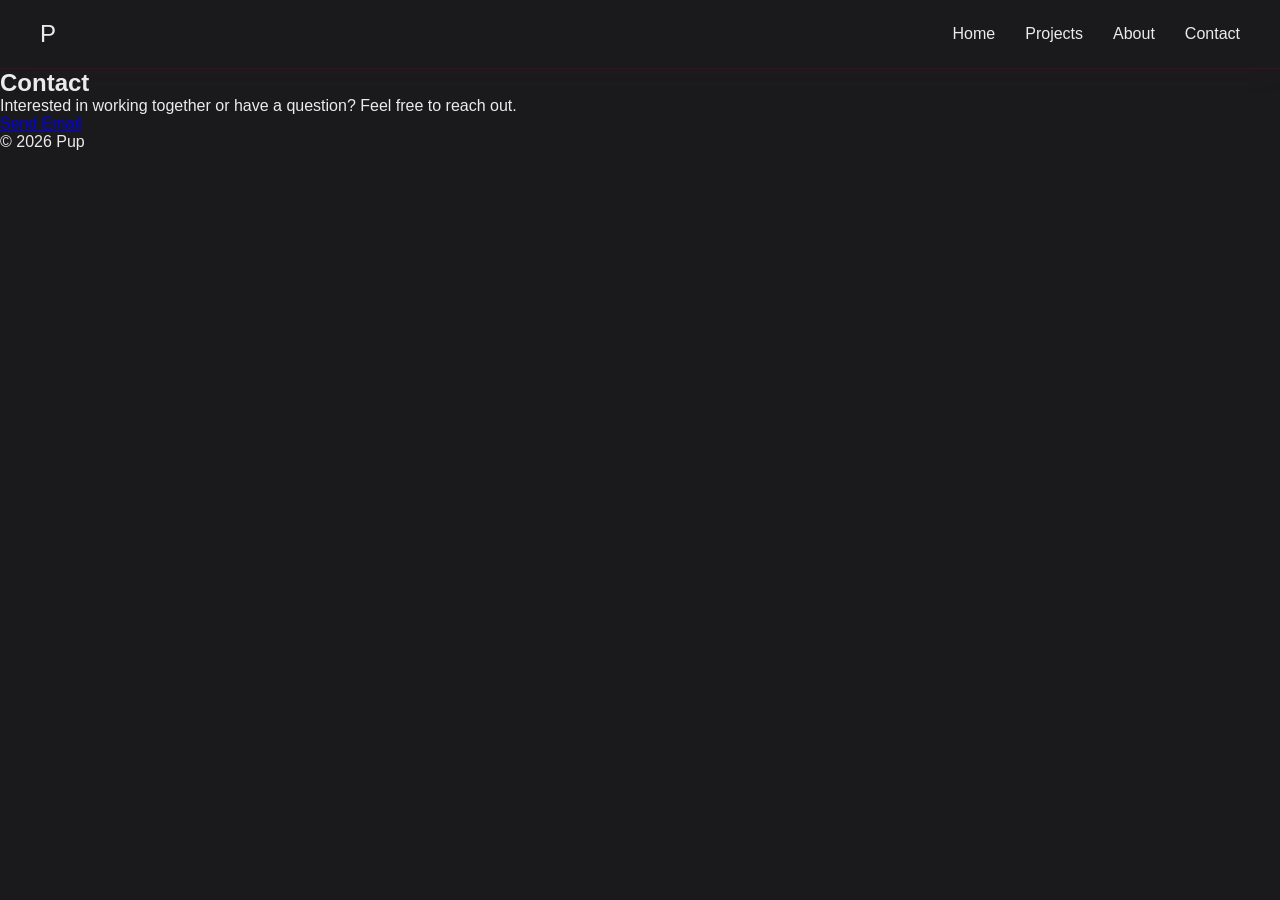
==== contact.html @ 9032fca4 "Initial portfolio structure" ====
<!DOCTYPE html>
<html lang="en">
<head>
<meta charset="UTF-8">
<meta name="viewport" content="width=device-width, initial-scale=1.0">

<title>Contact – Pup</title>
<link rel="stylesheet" href="style.css">
</head>

<body>

<div id="header-placeholder"></div>

<main>

<section class="contact-page">

<h1>Contact</h1>

<p>
Interested in working together or have a question?
Feel free to reach out.
</p>

<a href="mailto:youremail@email.com">Send Email</a>

</section>

</main>

<div id="footer-placeholder"></div>

<script>
async function loadComponent(id, file) {
    const response = await fetch(file);
    const text = await response.text();
    document.getElementById(id).innerHTML = text;
}

loadComponent("header-placeholder", "header.html");
loadComponent("footer-placeholder", "footer.html");
</script>

</body>
</html>
---- style.css ----
:root {
    --color-red: #6b0f1a;
    --color-grey: #292e39;
    --color-white: #ebebeb;
    --color-purple: #3624a8;
    --color-black: #1a1a1d;
}

* {
    margin: 0;
    padding: 0;
    box-sizing: border-box;
}

body {
    font-family: "IBM Plex Sans", sans-serif;
    background: var(--color-black);
    color: var(--color-white);
}

.nav {
    display: flex;
    justify-content: space-between;
    align-items: center;

    padding: 20px 40px;
    background: var(--color-black);
    border-bottom: 1px solid rgba(107, 15, 26, 0.35);
    box-shadow: 0 6px 20px rgba(107, 15, 26, 0.08);
}

.logo-text {
    font-size: 24px;
    font-weight: 500;
    color: var(--color-white);
}

.logo-link {
    text-decoration: none;
}

.logo-link,
.logo-link:visited {
    color: inherit;
    transition: color 0.2s ease;
}

.logo-link:hover .logo-text {
    color: var(--color-red);
}

.nav ul {
    display: flex;
    gap: 30px;
    list-style: none;
}

.nav a {
    text-decoration: none;
    color: var(--color-white);
    font-size: 16px;
    transition: color 0.2s ease;
    position: relative;
}

.nav a::after {
    content: "";
    position: absolute;
    left: 0;
    bottom: -4px;
    width: 100%;
    height: 1px;
    background: var(--color-red);
    transform: scaleX(0);
    transform-origin: left;
    transition: transform 0.2s ease;
}

.nav a:hover {
    color: var(--color-red);
}


.nav a:hover::after {
    transform: scaleX(1);
}

.projects-page {
    width: min(1100px, calc(100% - 48px));
    margin: 0 auto;
    padding: 72px 0 96px;
}

.page-hero {
    margin-bottom: 48px;
}

.eyebrow {
    margin-bottom: 12px;
    color: var(--color-red);
    font-size: 0.9rem;
    font-weight: 500;
    letter-spacing: 0.08em;
    text-transform: uppercase;
}

.page-hero h1 {
    margin-bottom: 16px;
    font-size: clamp(2.5rem, 6vw, 4.5rem);
    line-height: 1;
}

.page-intro {
    max-width: 650px;
    color: rgba(235, 235, 235, 0.82);
    font-size: 1.05rem;
    line-height: 1.7;
}

.projects-nav-section {
    margin-bottom: 56px;
}

.projects-subnav {
    display: flex;
    flex-wrap: wrap;
    gap: 14px;
}

.projects-subnav a {
    display: inline-flex;
    align-items: center;
    justify-content: center;
    padding: 10px 18px;
    border: 1px solid rgba(107, 15, 26, 0.35);
    border-radius: 999px;
    background: rgba(41, 46, 57, 0.4);
    color: var(--color-white);
    text-decoration: none;
    transition: border-color 0.2s ease, background 0.2s ease, color 0.2s ease,
        transform 0.2s ease;
}

.projects-subnav a:hover {
    background: rgba(107, 15, 26, 0.18);
    border-color: rgba(107, 15, 26, 0.7);
    color: var(--color-white);
    transform: translateY(-1px);
}

.projects-category {
    margin-bottom: 72px;
}

.section-heading {
    margin-bottom: 24px;
}

.section-label {
    margin-bottom: 10px;
    color: var(--color-purple);
    font-size: 0.85rem;
    font-weight: 500;
    letter-spacing: 0.08em;
    text-transform: uppercase;
}

.section-heading h2 {
    margin-bottom: 12px;
    font-size: clamp(1.75rem, 3vw, 2.5rem);
}

.section-heading p {
    max-width: 620px;
    color: rgba(235, 235, 235, 0.78);
    line-height: 1.7;
}

.project-grid {
    display: grid;
    grid-template-columns: 1fr;
    gap: 24px;
}

.project-tile {
    display: grid;
    grid-template-columns: minmax(280px, 460px) 1fr;
    gap: 28px;
    align-items: stretch;
    padding: 20px;
    border: 1px solid rgba(107, 15, 26, 0.22);
    border-radius: 24px;
    background: linear-gradient(180deg, rgba(41, 46, 57, 0.82) 0%, rgba(26, 26, 29, 0.96) 100%);
    box-shadow: 0 18px 40px rgba(0, 0, 0, 0.18);
}

.project-tile img {
    width: 100%;
    height: 100%;
    min-height: 260px;
    object-fit: cover;
    border-radius: 18px;
    display: block;
}

.project-copy {
    display: flex;
    flex-direction: column;
    justify-content: center;
    gap: 14px;
}

.project-copy h3 {
    font-size: 1.4rem;
    font-weight: 500;
}

.project-copy p {
    color: rgba(235, 235, 235, 0.8);
    line-height: 1.7;
}

.project-copy a {
    align-self: flex-start;
    margin-top: 6px;
    color: var(--color-red);
    text-decoration: none;
    font-weight: 500;
    transition: color 0.2s ease, transform 0.2s ease;
}

.project-copy a:hover {
    color: var(--color-white);
    transform: translateX(3px);
}

@media (max-width: 900px) {
    .project-tile {
        grid-template-columns: 1fr;
    }
}

@media (max-width: 640px) {
    .nav {
        padding: 18px 20px;
    }

    .nav ul {
        gap: 16px;
        flex-wrap: wrap;
        justify-content: flex-end;
    }

    .projects-page {
        width: min(100% - 32px, 1100px);
        padding: 56px 0 72px;
    }

    .projects-nav-section {
        margin-bottom: 40px;
    }

    .projects-category {
        margin-bottom: 56px;
    }

    .project-tile {
        padding: 16px;
        border-radius: 20px;
    }

    .project-tile img {
        min-height: 220px;
    }
}
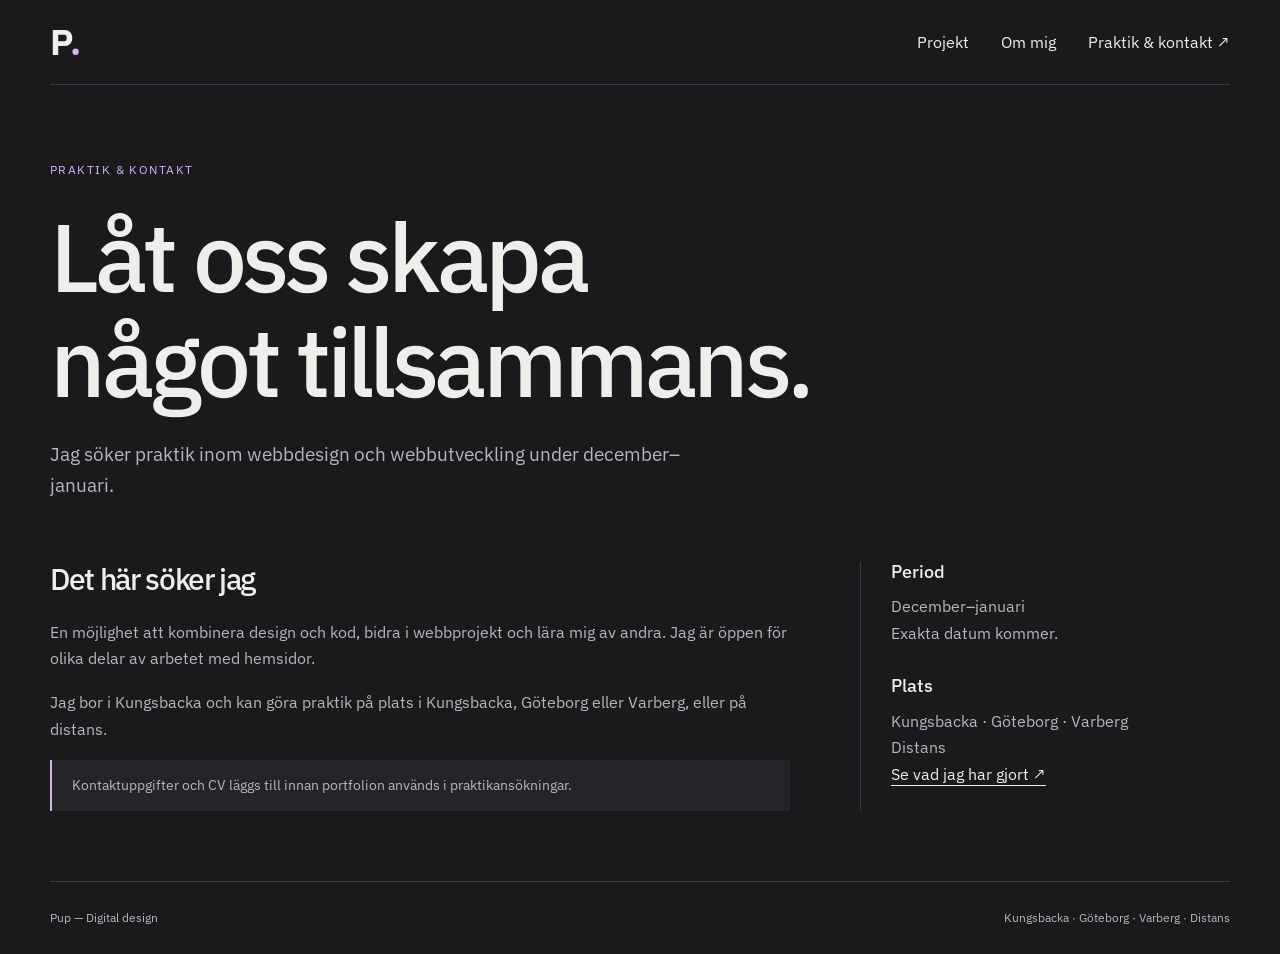
==== commit 5705b4f8: "Build Swedish internship portfolio with three project presentations" ====
--- a/contact.html
+++ b/contact.html
@@ -1,46 +1,56 @@
 <!DOCTYPE html>
-<html lang="en">
+<html lang="sv">
 <head>
 <meta charset="UTF-8">
-<meta name="viewport" content="width=device-width, initial-scale=1.0">
-
-<title>Contact – Pup</title>
+<meta name="viewport" content="width=device-width, initial-scale=1">
+<meta name="description" content="Portfolio inom webbdesign och digital design. Studerande vid Högskolan Kristianstad söker praktik under december–januari.">
+<title>Praktik & kontakt — Pup</title>
 <link rel="stylesheet" href="style.css">
 </head>
-
 <body>
-
-<div id="header-placeholder"></div>
-
-<main>
-
-<section class="contact-page">
-
-<h1>Contact</h1>
-
-<p>
-Interested in working together or have a question?
-Feel free to reach out.
-</p>
-
-<a href="mailto:youremail@email.com">Send Email</a>
-
+<a class="skip" href="#main">Hoppa till innehållet</a>
+<header>
+<nav class="nav" aria-label="Huvudnavigation">
+<a class="logo-link" href="index.html" aria-label="Pup, startsida">P<span class="dot">.</span>
+</a>
+<ul>
+<li>
+<a href="projects.html">Projekt</a>
+</li>
+<li>
+<a href="about.html">Om mig</a>
+</li>
+<li>
+<a href="contact.html">Praktik & kontakt ↗</a>
+</li>
+</ul>
+</nav>
+</header>
+<main id="main">
+<section class="page-intro">
+<p class="eyebrow">Praktik & kontakt</p>
+<h1>Låt oss skapa<br>något tillsammans.</h1>
+<p>Jag söker praktik inom webbdesign och webbutveckling under december–januari.</p>
 </section>
-
+<section class="bio">
+<div>
+<h2>Det här söker jag</h2>
+<p>En möjlighet att kombinera design och kod, bidra i webbprojekt och lära mig av andra. Jag är öppen för olika delar av arbetet med hemsidor.</p>
+<p>Jag bor i Kungsbacka och kan göra praktik på plats i Kungsbacka, Göteborg eller Varberg, eller på distans.</p>
+<p class="notice">Kontaktuppgifter och CV läggs till innan portfolion används i praktikansökningar.</p>
+</div>
+<aside>
+<h3>Period</h3>
+<p>December–januari<br>Exakta datum kommer.</p>
+<h3>Plats</h3>
+<p>Kungsbacka · Göteborg · Varberg<br>Distans</p>
+<a class="text-link" href="projects.html">Se vad jag har gjort ↗</a>
+</aside>
+</section>
 </main>
-
-<div id="footer-placeholder"></div>
-
-<script>
-async function loadComponent(id, file) {
-    const response = await fetch(file);
-    const text = await response.text();
-    document.getElementById(id).innerHTML = text;
-}
-
-loadComponent("header-placeholder", "header.html");
-loadComponent("footer-placeholder", "footer.html");
-</script>
-
+<footer>
+<a href="index.html">Pup — Digital design</a>
+<span>Kungsbacka · Göteborg · Varberg · Distans</span>
+</footer>
 </body>
-</html>+</html>
--- a/style.css
+++ b/style.css
@@ -1,275 +1,87 @@
-:root {
-    --color-red: #6b0f1a;
-    --color-grey: #292e39;
-    --color-white: #ebebeb;
-    --color-purple: #3624a8;
-    --color-black: #1a1a1d;
+@import url('https://fonts.googleapis.com/css2?family=IBM+Plex+Sans:wght@400;500;600;700&display=swap');
+:root{--bg:#1a1a1d;--surface:#252529;--fg:#efeeeb;--muted:#b7b5bb;--accent:#d4b4ec;--line:#3b393f}
+*{box-sizing:border-box}
+html{scroll-behavior:smooth;scroll-padding-top:30px}
+body{margin:0;background:var(--bg);color:var(--fg);font:16px/1.65 'IBM Plex Sans',Arial,sans-serif}
+a{color:inherit}
+a:focus-visible{outline:3px solid var(--accent);outline-offset:6px}
+h1,h2,h3,p{margin:0}
+h1,h2,h3{line-height:1.1;font-weight:500;letter-spacing:-.045em}
+p{color:var(--muted)}
+p+p{margin-top:18px}
+.nav,main,footer{width:min(1180px,calc(100% - 80px));margin:auto}
+.nav{display:flex;justify-content:space-between;align-items:center;padding:24px 0;border-bottom:1px solid var(--line)}
+.logo-link{font-size:36px;font-weight:700;text-decoration:none;line-height:1}
+.dot{color:var(--accent)}
+.nav ul{display:flex;gap:32px;list-style:none;margin:0;padding:0}
+.nav a{text-decoration:none}
+.nav li a:hover,.text-link:hover{color:var(--accent)}
+.hero{padding:88px 0 72px}
+.eyebrow{text-transform:uppercase;letter-spacing:.12em;font-size:12px;color:var(--accent);margin-bottom:24px}
+h1{font-size:clamp(46px,7.5vw,96px)}
+.hero h1 span{color:var(--accent)}
+.hero-bottom{display:flex;justify-content:space-between;gap:40px;margin-top:40px;align-items:start}
+.hero-bottom>p{max-width:510px;font-size:19px}
+.button{display:inline-flex;justify-content:space-between;gap:50px;padding:14px 22px;background:var(--accent);color:#221b29;text-decoration:none;border:1px solid var(--accent)}
+.button:hover{background:#e6caf8}
+.availability{font-size:12px;margin-top:14px}
+.availability span{color:var(--accent);margin-right:5px}
+.section-heading{display:flex;justify-content:space-between;gap:20px;align-items:center;padding:26px 0;border-top:1px solid var(--line)}
+.section-heading h2{font-size:28px}
+.section-heading>span{font-size:13px;color:var(--muted)}
+.grid{display:grid;grid-template-columns:1fr 1fr;gap:50px 28px}
+.project:first-child{grid-column:1/-1}
+.project{text-decoration:none}
+.image{position:relative;overflow:hidden;background:var(--surface);margin:0}
+.image img{display:block;width:100%;height:auto;object-fit:cover}
+.project:first-child .image{background:#d8c9b2}
+.project:first-child .image img{height:490px;object-fit:contain}
+.placeholder{position:absolute;bottom:14px;left:14px;padding:4px 10px;background:#1a1a1de8;color:#eee;font-size:11px;letter-spacing:.025em}
+.meta{display:flex;justify-content:space-between;margin:18px 0 10px;font-size:12px;color:var(--accent)}
+.project h3{font-size:30px;margin-bottom:12px}
+.project p{max-width:600px}
+.project:hover h3{color:var(--accent)}
+.about-strip{border-top:1px solid var(--line);padding:65px 0;margin-top:80px;max-width:820px}
+.about-strip h2,.cta h2{font-size:clamp(34px,5vw,58px);margin-bottom:24px}
+.about-strip>p:not(.eyebrow){max-width:620px;margin-bottom:24px}
+.text-link{display:inline-block;text-underline-offset:5px}
+.cta{padding:60px 0 80px;border-top:1px solid var(--line)}
+footer{border-top:1px solid var(--line);padding:26px 0;display:flex;justify-content:space-between;gap:20px;font-size:12px;color:var(--muted)}
+footer a{text-decoration:none}
+.page-intro{padding:75px 0 60px}
+.page-intro>p:not(.eyebrow){max-width:650px;font-size:19px;margin-top:24px}
+.project-nav{display:flex;flex-wrap:wrap;gap:12px;margin-top:32px}
+.project-nav a{font-size:13px;text-decoration:none;border:1px solid var(--line);padding:8px 16px}
+.project-nav a:hover{border-color:var(--accent)}
+.case{border-top:1px solid var(--line);padding:40px 0 70px}
+.case-heading h2{font-size:clamp(32px,5vw,56px);margin:10px 0 28px}
+.case>.image img{max-height:620px}
+.case-copy,.bio{display:grid;grid-template-columns:2fr 1fr;gap:70px;padding:35px 0}
+.case-copy h3,.bio h3{font-size:18px;letter-spacing:0;margin-bottom:12px}
+.case-copy .text-link{margin-top:20px}
+.bio{padding:0 0 70px}
+.bio h2{font-size:30px;margin-bottom:24px}
+.bio aside{border-left:1px solid var(--line);padding-left:30px}
+.bio aside h3:not(:first-child){margin-top:30px}
+.skills{list-style:none;padding:0;color:var(--muted)}
+.skills li{padding:8px 0;border-bottom:1px solid var(--line)}
+.notice{border-left:2px solid var(--accent);padding:14px 20px;background:var(--surface);font-size:14px}
+.skip{position:absolute;top:-100px;left:16px;background:var(--accent);color:var(--bg);padding:10px;z-index:9}
+.skip:focus{top:10px}
+@media(max-width:650px){.nav,main,footer{width:calc(100% - 36px)}
+.nav{padding:20px 0}
+.nav ul{gap:14px;font-size:12px}
+.hero{padding:55px 0}
+.hero-bottom{flex-direction:column;gap:26px}
+.hero-bottom>p{font-size:17px}
+.grid{grid-template-columns:1fr;gap:36px}
+.section-heading{align-items:start;flex-direction:column;gap:8px}
+.case-copy,.bio{grid-template-columns:1fr;gap:30px}
+.bio aside{border-left:0;border-top:1px solid var(--line);padding:24px 0 0}
+.page-intro{padding:50px 0 40px}
+.project h3{font-size:27px}
+footer{flex-direction:column;gap:8px}
+.placeholder{font-size:10px;right:14px;width:fit-content;max-width:calc(100% - 28px)}
 }
-
-* {
-    margin: 0;
-    padding: 0;
-    box-sizing: border-box;
+@media(prefers-reduced-motion:reduce){html{scroll-behavior:auto}
 }
-
-body {
-    font-family: "IBM Plex Sans", sans-serif;
-    background: var(--color-black);
-    color: var(--color-white);
-}
-
-.nav {
-    display: flex;
-    justify-content: space-between;
-    align-items: center;
-
-    padding: 20px 40px;
-    background: var(--color-black);
-    border-bottom: 1px solid rgba(107, 15, 26, 0.35);
-    box-shadow: 0 6px 20px rgba(107, 15, 26, 0.08);
-}
-
-.logo-text {
-    font-size: 24px;
-    font-weight: 500;
-    color: var(--color-white);
-}
-
-.logo-link {
-    text-decoration: none;
-}
-
-.logo-link,
-.logo-link:visited {
-    color: inherit;
-    transition: color 0.2s ease;
-}
-
-.logo-link:hover .logo-text {
-    color: var(--color-red);
-}
-
-.nav ul {
-    display: flex;
-    gap: 30px;
-    list-style: none;
-}
-
-.nav a {
-    text-decoration: none;
-    color: var(--color-white);
-    font-size: 16px;
-    transition: color 0.2s ease;
-    position: relative;
-}
-
-.nav a::after {
-    content: "";
-    position: absolute;
-    left: 0;
-    bottom: -4px;
-    width: 100%;
-    height: 1px;
-    background: var(--color-red);
-    transform: scaleX(0);
-    transform-origin: left;
-    transition: transform 0.2s ease;
-}
-
-.nav a:hover {
-    color: var(--color-red);
-}
-
-
-.nav a:hover::after {
-    transform: scaleX(1);
-}
-
-.projects-page {
-    width: min(1100px, calc(100% - 48px));
-    margin: 0 auto;
-    padding: 72px 0 96px;
-}
-
-.page-hero {
-    margin-bottom: 48px;
-}
-
-.eyebrow {
-    margin-bottom: 12px;
-    color: var(--color-red);
-    font-size: 0.9rem;
-    font-weight: 500;
-    letter-spacing: 0.08em;
-    text-transform: uppercase;
-}
-
-.page-hero h1 {
-    margin-bottom: 16px;
-    font-size: clamp(2.5rem, 6vw, 4.5rem);
-    line-height: 1;
-}
-
-.page-intro {
-    max-width: 650px;
-    color: rgba(235, 235, 235, 0.82);
-    font-size: 1.05rem;
-    line-height: 1.7;
-}
-
-.projects-nav-section {
-    margin-bottom: 56px;
-}
-
-.projects-subnav {
-    display: flex;
-    flex-wrap: wrap;
-    gap: 14px;
-}
-
-.projects-subnav a {
-    display: inline-flex;
-    align-items: center;
-    justify-content: center;
-    padding: 10px 18px;
-    border: 1px solid rgba(107, 15, 26, 0.35);
-    border-radius: 999px;
-    background: rgba(41, 46, 57, 0.4);
-    color: var(--color-white);
-    text-decoration: none;
-    transition: border-color 0.2s ease, background 0.2s ease, color 0.2s ease,
-        transform 0.2s ease;
-}
-
-.projects-subnav a:hover {
-    background: rgba(107, 15, 26, 0.18);
-    border-color: rgba(107, 15, 26, 0.7);
-    color: var(--color-white);
-    transform: translateY(-1px);
-}
-
-.projects-category {
-    margin-bottom: 72px;
-}
-
-.section-heading {
-    margin-bottom: 24px;
-}
-
-.section-label {
-    margin-bottom: 10px;
-    color: var(--color-purple);
-    font-size: 0.85rem;
-    font-weight: 500;
-    letter-spacing: 0.08em;
-    text-transform: uppercase;
-}
-
-.section-heading h2 {
-    margin-bottom: 12px;
-    font-size: clamp(1.75rem, 3vw, 2.5rem);
-}
-
-.section-heading p {
-    max-width: 620px;
-    color: rgba(235, 235, 235, 0.78);
-    line-height: 1.7;
-}
-
-.project-grid {
-    display: grid;
-    grid-template-columns: 1fr;
-    gap: 24px;
-}
-
-.project-tile {
-    display: grid;
-    grid-template-columns: minmax(280px, 460px) 1fr;
-    gap: 28px;
-    align-items: stretch;
-    padding: 20px;
-    border: 1px solid rgba(107, 15, 26, 0.22);
-    border-radius: 24px;
-    background: linear-gradient(180deg, rgba(41, 46, 57, 0.82) 0%, rgba(26, 26, 29, 0.96) 100%);
-    box-shadow: 0 18px 40px rgba(0, 0, 0, 0.18);
-}
-
-.project-tile img {
-    width: 100%;
-    height: 100%;
-    min-height: 260px;
-    object-fit: cover;
-    border-radius: 18px;
-    display: block;
-}
-
-.project-copy {
-    display: flex;
-    flex-direction: column;
-    justify-content: center;
-    gap: 14px;
-}
-
-.project-copy h3 {
-    font-size: 1.4rem;
-    font-weight: 500;
-}
-
-.project-copy p {
-    color: rgba(235, 235, 235, 0.8);
-    line-height: 1.7;
-}
-
-.project-copy a {
-    align-self: flex-start;
-    margin-top: 6px;
-    color: var(--color-red);
-    text-decoration: none;
-    font-weight: 500;
-    transition: color 0.2s ease, transform 0.2s ease;
-}
-
-.project-copy a:hover {
-    color: var(--color-white);
-    transform: translateX(3px);
-}
-
-@media (max-width: 900px) {
-    .project-tile {
-        grid-template-columns: 1fr;
-    }
-}
-
-@media (max-width: 640px) {
-    .nav {
-        padding: 18px 20px;
-    }
-
-    .nav ul {
-        gap: 16px;
-        flex-wrap: wrap;
-        justify-content: flex-end;
-    }
-
-    .projects-page {
-        width: min(100% - 32px, 1100px);
-        padding: 56px 0 72px;
-    }
-
-    .projects-nav-section {
-        margin-bottom: 40px;
-    }
-
-    .projects-category {
-        margin-bottom: 56px;
-    }
-
-    .project-tile {
-        padding: 16px;
-        border-radius: 20px;
-    }
-
-    .project-tile img {
-        min-height: 220px;
-    }
-}
